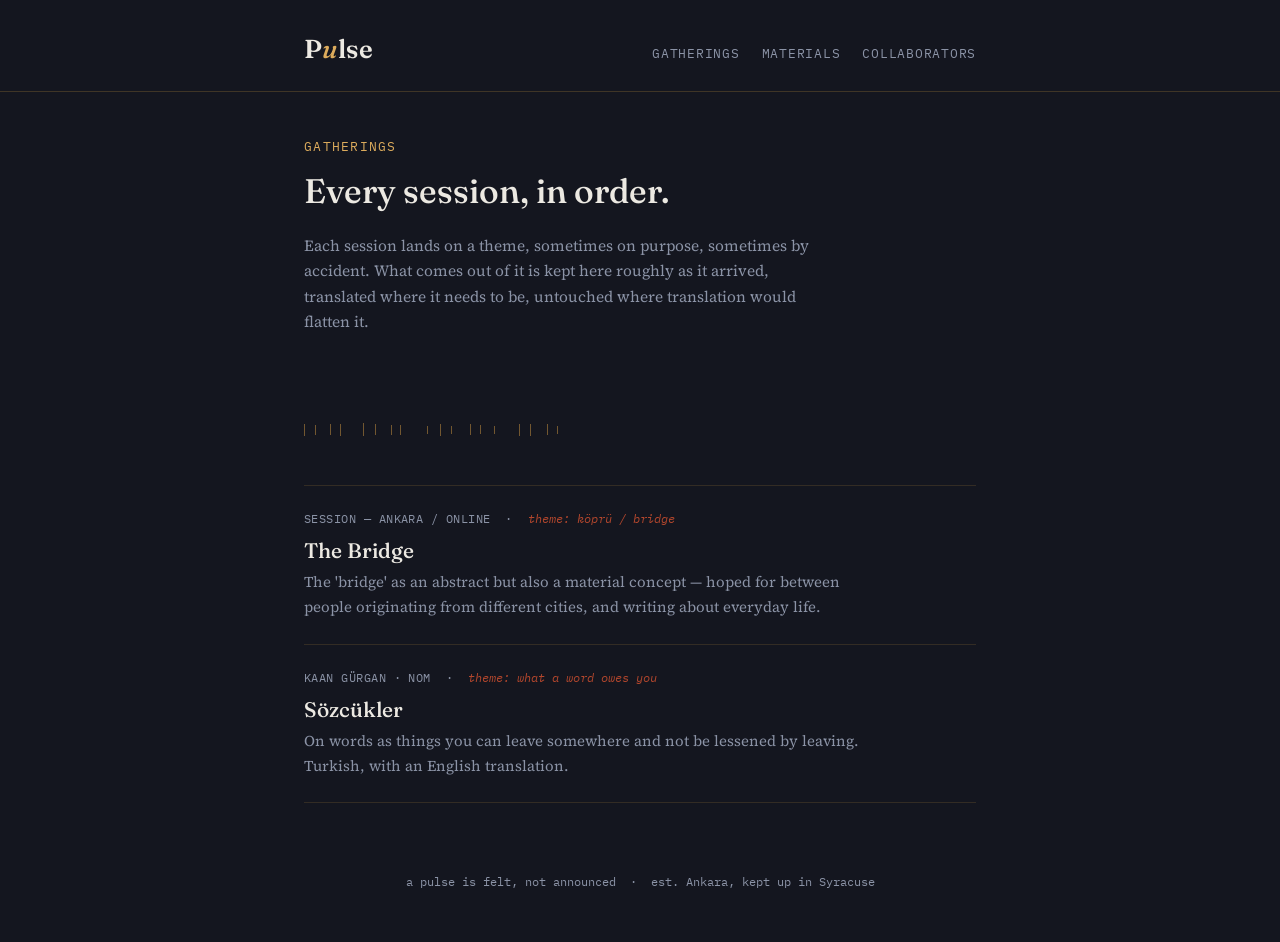
==== gatherings.html @ c5e3bd60 "Initial commit: Pulse site Plain HTML/CSS, no build step. Split from a single-file mockup into: inde" ====
<!DOCTYPE html>
<html lang="en">
<head>
<meta charset="UTF-8">
<meta name="viewport" content="width=device-width, initial-scale=1.0">
<title>Gatherings — Pulse</title>
<link rel="preconnect" href="https://fonts.googleapis.com">
<link rel="preconnect" href="https://fonts.gstatic.com" crossorigin>
<link href="https://fonts.googleapis.com/css2?family=Fraunces:ital,opsz,wght@0,9..144,300;0,9..144,500;0,9..144,600;1,9..144,400;1,9..144,500&family=Source+Serif+4:ital,opsz,wght@0,8..60,400;0,8..60,500;0,8..60,600;1,8..60,400&family=IBM+Plex+Mono:wght@400;500&display=swap" rel="stylesheet">
<link rel="stylesheet" href="style.css">
</head>
<body>

<header>
  <div class="wrap header-row">
    <div class="wordmark"><a href="index.html">P<em>u</em>lse</a></div>
    <nav>
      <a href="gatherings.html">Gatherings</a>
      <a href="index.html#materials">Materials</a>
      <a href="index.html#colophon">Collaborators</a>
    </nav>
  </div>
</header>

<main class="wrap">

  <section class="page-head">
    <p class="section-label">Gatherings</p>
    <h1>Every session, in order.</h1>
    <p class="section-intro">Each session lands on a theme, sometimes on purpose, sometimes by accident. What comes out of it is kept here roughly as it arrived, translated where it needs to be, untouched where translation would flatten it.</p>
  </section>

  <div class="pulse-rule"></div>

  <!-- ###########################################################
       NEWEST AT THE TOP. Add each new gathering as another
       <li class="archive-item"> block, copied from the one below.
       ########################################################### -->
  <ul class="archive-list">

    <li class="archive-item">
      <p class="a-meta">Session &mdash; Ankara / online &nbsp;&middot;&nbsp; <span class="a-theme">theme: köprü / bridge</span></p>
      <h2><a href="gatherings/the-bridge.html">The Bridge</a></h2>
      <p class="a-note">The 'bridge' as an abstract but also a material concept — hoped for between people originating from different cities, and writing about everyday life.</p>
    </li>

    <li class="archive-item">
      <p class="a-meta">Kaan Gürgan &middot; NOM &nbsp;&middot;&nbsp; <span class="a-theme">theme: what a word owes you</span></p>
      <h2><a href="gatherings/sozcukler.html">Sözcükler</a></h2>
      <p class="a-note">On words as things you can leave somewhere and not be lessened by leaving. Turkish, with an English translation.</p>
    </li>

  </ul>

</main>

<footer>
  a pulse is felt, not announced &nbsp;&middot;&nbsp; est. Ankara, kept up in Syracuse
</footer>

<script src="pulse.js"></script>
</body>
</html>
---- style.css ----
/* ===========================================================
   Pulse — all styling for the whole site lives in this file.

   You should not need to open this file to add a gathering.
   Everything here controls how things look; the words live in
   the .html files.
   =========================================================== */

:root {
  --ink: #14161f;
  --ink-2: #1c1f2c;
  --vellum: #ede3ce;
  --vellum-dim: #d8cdb2;
  --brass: #c08f3e;
  --brass-bright: #dcab5c;
  --ember: #b4472d;
  --mist: #8b93a6;
  --text-on-ink: #ece9e2;
}

* { box-sizing: border-box; }

html { scroll-behavior: smooth; }

body {
  margin: 0;
  background: var(--ink);
  color: var(--text-on-ink);
  font-family: 'Source Serif 4', serif;
  font-size: 17px;
  line-height: 1.65;
  -webkit-font-smoothing: antialiased;
}

a { color: var(--brass-bright); text-decoration: none; }
a:hover { text-decoration: underline; }
a:focus-visible, button:focus-visible {
  outline: 2px solid var(--brass-bright);
  outline-offset: 3px;
}

.wrap {
  max-width: 720px;
  margin: 0 auto;
  padding: 0 24px;
}

/* ---------- Pulse rule: the signature device ----------
   A horizontal divider made of ticks at beat-like, slightly
   irregular spacing, rather than a uniform line. Used as the
   one recurring motif throughout the page. */
.pulse-rule {
  display: flex;
  align-items: center;
  gap: 0;
  height: 14px;
  margin: 48px 0;
  overflow: hidden;
}
.pulse-rule span {
  display: inline-block;
  width: 1px;
  background: var(--brass);
  opacity: 0.55;
}
/* The ticks are drawn by pulse.js. If that script fails to load, the
   divider would otherwise vanish and the page would lose its one
   recurring motif — so an empty rule falls back to a plain hairline.
   Once the script fills it, it is no longer empty and this stops
   applying, with no flicker in between. */
.pulse-rule:empty {
  border-top: 1px solid var(--brass);
  opacity: 0.35;
  height: 1px;
}

/* ---------- Header ---------- */
header {
  padding: 28px 0 0;
  border-bottom: 1px solid rgba(192,143,62,0.25);
}
.header-row {
  display: flex;
  justify-content: space-between;
  align-items: baseline;
  padding-bottom: 20px;
  flex-wrap: wrap;
  gap: 12px;
}
.wordmark {
  font-family: 'Fraunces', serif;
  font-weight: 600;
  font-size: 26px;
  letter-spacing: 0.01em;
  color: var(--text-on-ink);
}
.wordmark a { color: inherit; }
.wordmark a:hover { text-decoration: none; }
.wordmark em {
  font-style: italic;
  color: var(--brass-bright);
  font-weight: 500;
}
nav {
  display: flex;
  gap: 22px;
  font-family: 'IBM Plex Mono', monospace;
  font-size: 12.5px;
  letter-spacing: 0.06em;
  text-transform: uppercase;
}
nav a { color: var(--mist); }
nav a:hover { color: var(--brass-bright); }

/* ---------- Hero ---------- */
.hero { padding: 56px 0 8px; }
.hero .eyebrow {
  font-family: 'IBM Plex Mono', monospace;
  font-size: 12.5px;
  letter-spacing: 0.1em;
  text-transform: uppercase;
  color: var(--brass-bright);
  margin: 0 0 18px;
}
.hero h1 {
  font-family: 'Fraunces', serif;
  font-weight: 500;
  font-size: clamp(30px, 5vw, 42px);
  line-height: 1.25;
  margin: 0 0 22px;
  color: var(--text-on-ink);
}
.hero h1 i { color: var(--brass-bright); font-style: italic; }
.hero p.lede {
  font-size: 18px;
  color: var(--mist);
  max-width: 560px;
  margin: 0;
}
.hero .meta-line {
  margin-top: 26px;
  font-family: 'IBM Plex Mono', monospace;
  font-size: 12.5px;
  color: var(--mist);
}
.hero .meta-line b { color: var(--vellum-dim); }

/* ---------- Section labels ---------- */
.section-label {
  font-family: 'IBM Plex Mono', monospace;
  font-size: 12.5px;
  letter-spacing: 0.1em;
  text-transform: uppercase;
  color: var(--brass-bright);
  margin: 0 0 6px;
}
.section-intro {
  color: var(--mist);
  font-size: 15.5px;
  margin: 0 0 32px;
  max-width: 540px;
}

/* ---------- Gathering entry ---------- */
.gathering {
  position: relative;
  padding: 30px 28px 32px;
  background: var(--vellum);
  color: #2a2416;
  border-radius: 3px;
  margin-bottom: 28px;
}
/* stitched thread along the top edge — a bookbinding nod */
.gathering::before {
  content: "";
  position: absolute;
  top: 0; left: 24px; right: 24px;
  height: 1px;
  background-image: repeating-linear-gradient(90deg, var(--ember) 0 6px, transparent 6px 12px);
  opacity: 0.55;
}
.gathering .g-meta {
  display: flex;
  justify-content: space-between;
  align-items: baseline;
  font-family: 'IBM Plex Mono', monospace;
  font-size: 11.5px;
  letter-spacing: 0.04em;
  text-transform: uppercase;
  color: #6b6248;
  margin-bottom: 14px;
  flex-wrap: wrap;
  gap: 8px;
}
.gathering h2 {
  font-family: 'Fraunces', serif;
  font-weight: 600;
  font-size: 24px;
  margin: 0 0 4px;
  color: #211c10;
}
.gathering h2 a { color: inherit; }
.gathering .theme-tag {
  font-style: italic;
  color: var(--ember);
  font-weight: 400;
}
.gathering .g-note {
  font-size: 15px;
  color: #4a422f;
  margin: 12px 0 20px;
}
.g-note a { color: var(--ember); }

/* auto-fit rather than a fixed 2 columns: a piece might have one
   language, or five (Turkish, English, Urdu, Bangla...), and this
   wraps to however many actually exist without hardcoding a count */
.languages {
  display: grid;
  grid-template-columns: repeat(auto-fit, minmax(200px, 1fr));
  gap: 22px;
  margin-top: 6px;
}
/* At this column width the grid tops out at two tracks, so an odd
   final block would otherwise sit alone in the left half with dead
   space beside it. Let it run the full width instead: correct for a
   single-language piece, and for the third of three. */
.languages .lang-block:last-child:nth-child(odd) {
  grid-column: 1 / -1;
}

.lang-block .lang-tag {
  font-family: 'IBM Plex Mono', monospace;
  font-size: 10.5px;
  letter-spacing: 0.08em;
  text-transform: uppercase;
  color: var(--ember);
  display: block;
  margin-bottom: 8px;
}
/* Every language is set identically: upright, one colour, no visual
   hierarchy between original and translation. Which language a piece
   was written in is carried by grid order — the original is always
   the first block — and stated plainly in the credit line. It is
   never implied by styling, which is what the old italic was doing
   and which could not have extended to Nastaliq or Bengali. */
.lang-block p {
  margin: 0;
  font-size: 15.5px;
  line-height: 1.75;
  white-space: pre-line;
  color: #211c10;
}

/* ---------- Non-Latin scripts ----------
   These need their own rules because each script has its own
   vertical demands; Latin leading is simply wrong for them. Note
   they are selected on the lang attribute rather than on a class,
   so writing lang="ur" on a block is the single thing that drives
   both the font and the spacing — one declaration, not two kept in
   step. Never italicise either script: a browser will fake it by
   mechanically slanting the glyphs, which mangles Nastaliq. */

/* Urdu, in Nastaliq. The glyphs cascade diagonally and carry deep
   descenders, so lines collide at Latin leading; it needs roughly
   double. Also set a little larger, as Nastaliq detail is fine. */
.lang-block[lang|="ur"] p {
  font-family: 'Noto Nastaliq Urdu', serif;
  font-size: 17px;
  line-height: 2.3;
}

/* Bengali. Serif, to sit with the Latin faces. Wants a little extra
   leading for the matra (the headline stroke) and for conjuncts,
   which stack below the baseline. */
.lang-block[lang|="bn"] p {
  font-family: 'Noto Serif Bengali', serif;
  font-size: 16px;
  line-height: 1.95;
}

/* The mono label face has no Arabic or Bengali glyphs, so these tags
   would silently fall back to whatever the reader's system supplies.
   Letter-spacing is removed too: in Nastaliq it severs the cursive
   join between letters, and in Bengali it breaks the headline stroke
   into dashes. Sized up because neither script survives 10.5px. */
.lang-block[lang|="ur"] .lang-tag {
  font-family: 'Noto Nastaliq Urdu', serif;
  letter-spacing: 0;
  font-size: 14px;
  line-height: 1.9;
}
.lang-block[lang|="bn"] .lang-tag {
  font-family: 'Noto Serif Bengali', serif;
  letter-spacing: 0;
  font-size: 12px;
}

/* Right-to-left is set with dir="rtl" in the HTML, on the block and
   not on the grid — so the columns still read left to right in the
   order written, and only the Urdu column itself flips. Alignment
   follows from dir automatically; nothing here forces it. */

.g-credit {
  margin-top: 20px;
  font-family: 'IBM Plex Mono', monospace;
  font-size: 12px;
  color: #6b6248;
}

.placeholder-note {
  display: inline-block;
  margin-top: 14px;
  padding: 6px 10px;
  background: rgba(180,71,45,0.08);
  border: 1px dashed rgba(180,71,45,0.4);
  border-radius: 3px;
  font-family: 'IBM Plex Mono', monospace;
  font-size: 11.5px;
  color: var(--ember);
}

/* ---------- Objects ---------- */
.objects-grid {
  display: grid;
  grid-template-columns: repeat(2, 1fr);
  gap: 18px;
}
@media (max-width: 560px) { .objects-grid { grid-template-columns: 1fr; } }

.object-card {
  border: 1px solid rgba(192,143,62,0.3);
  border-radius: 3px;
  padding: 20px;
  background: var(--ink-2);
}
.object-swatch {
  height: 120px;
  border-radius: 2px;
  margin-bottom: 14px;
  background: repeating-linear-gradient(
    135deg,
    rgba(192,143,62,0.18) 0 10px,
    rgba(192,143,62,0.06) 10px 20px
  );
  border: 1px solid rgba(192,143,62,0.25);
  display: flex;
  align-items: center;
  justify-content: center;
  font-family: 'IBM Plex Mono', monospace;
  font-size: 11px;
  color: var(--mist);
  text-align: center;
  padding: 8px;
}
.object-card h3 {
  font-family: 'Fraunces', serif;
  font-size: 17px;
  font-weight: 500;
  margin: 0 0 6px;
  color: var(--text-on-ink);
}
.object-card p {
  font-size: 14px;
  color: var(--mist);
  margin: 0 0 12px;
}
.object-card .inquire {
  font-family: 'IBM Plex Mono', monospace;
  font-size: 11.5px;
  letter-spacing: 0.04em;
  text-transform: uppercase;
}

/* ---------- Colophon / Collaborators ---------- */
.colophon {
  border-top: 1px solid rgba(192,143,62,0.25);
  padding: 40px 0 60px;
  margin-top: 12px;
}
.colophon .section-label { margin-bottom: 18px; }
/* 18px rather than 14: the longer role labels ("Poetics of
   relationality") wrap onto two lines in the 140px column, and the
   rows needed a little more air between them to stay legible as
   separate entries. */
.roles {
  display: grid;
  gap: 18px;
}
.role-row {
  display: grid;
  grid-template-columns: 140px 1fr;
  gap: 16px;
  font-size: 15px;
  align-items: baseline;
}
@media (max-width: 480px) {
  .role-row { grid-template-columns: 1fr; gap: 2px; }
}
.role-row .role {
  font-family: 'IBM Plex Mono', monospace;
  font-size: 11.5px;
  letter-spacing: 0.05em;
  text-transform: uppercase;
  color: var(--brass-bright);
}
.role-row .who { color: var(--text-on-ink); }
.role-row .who span { color: var(--mist); font-size: 13.5px; }

.group-block { margin-top: 22px; }
.group-label {
  font-family: 'IBM Plex Mono', monospace;
  font-size: 11.5px;
  letter-spacing: 0.05em;
  text-transform: uppercase;
  color: var(--brass-bright);
  margin: 0 0 8px;
}
.group-names {
  font-size: 15px;
  color: var(--text-on-ink);
  margin: 0 0 6px;
}
.group-names.sub {
  font-size: 13.5px;
  color: var(--mist);
}
.group-names.sub b {
  color: var(--vellum-dim);
  font-weight: 500;
  font-style: italic;
}

footer {
  text-align: center;
  padding: 30px 0 50px;
  font-family: 'IBM Plex Mono', monospace;
  font-size: 11.5px;
  color: var(--mist);
}

/* ===========================================================
   Added when the single page was split into several.
   Everything above this line is unchanged from the mockup.
   =========================================================== */

/* Small mono links that move you between pages: "all gatherings →"
   at the foot of the homepage list, "← back" atop a single piece. */
.more-link, .back-link {
  display: inline-block;
  font-family: 'IBM Plex Mono', monospace;
  font-size: 12px;
  letter-spacing: 0.06em;
  text-transform: uppercase;
}
.back-link {
  color: var(--mist);
  margin-bottom: 30px;
}
.back-link:hover { color: var(--brass-bright); }

/* ---------- The archive: every gathering, one line each ---------- */
.archive-list {
  margin: 0 0 40px;
  padding: 0;
  list-style: none;
}
.archive-item {
  border-top: 1px solid rgba(192,143,62,0.18);
  padding: 24px 0;
}
.archive-item:last-child {
  border-bottom: 1px solid rgba(192,143,62,0.18);
}
.archive-item h2 {
  font-family: 'Fraunces', serif;
  font-weight: 500;
  font-size: 21px;
  margin: 0 0 6px;
  line-height: 1.3;
}
.archive-item h2 a { color: var(--text-on-ink); }
.archive-item h2 a:hover { color: var(--brass-bright); text-decoration: none; }
.archive-item .a-meta {
  font-family: 'IBM Plex Mono', monospace;
  font-size: 11.5px;
  letter-spacing: 0.04em;
  text-transform: uppercase;
  color: var(--mist);
  margin: 0 0 8px;
}
.archive-item .a-theme {
  font-style: italic;
  color: var(--ember);
  text-transform: none;
  letter-spacing: 0;
}
.archive-item .a-note {
  color: var(--mist);
  font-size: 15px;
  margin: 0;
  max-width: 560px;
}

/* A single gathering on its own page needs a little air at the top,
   since there is no hero above it. */
.single { padding-top: 44px; }
.page-head { padding: 44px 0 8px; }
.page-head h1 {
  font-family: 'Fraunces', serif;
  font-weight: 500;
  font-size: clamp(26px, 4vw, 34px);
  margin: 0 0 14px;
  color: var(--text-on-ink);
}
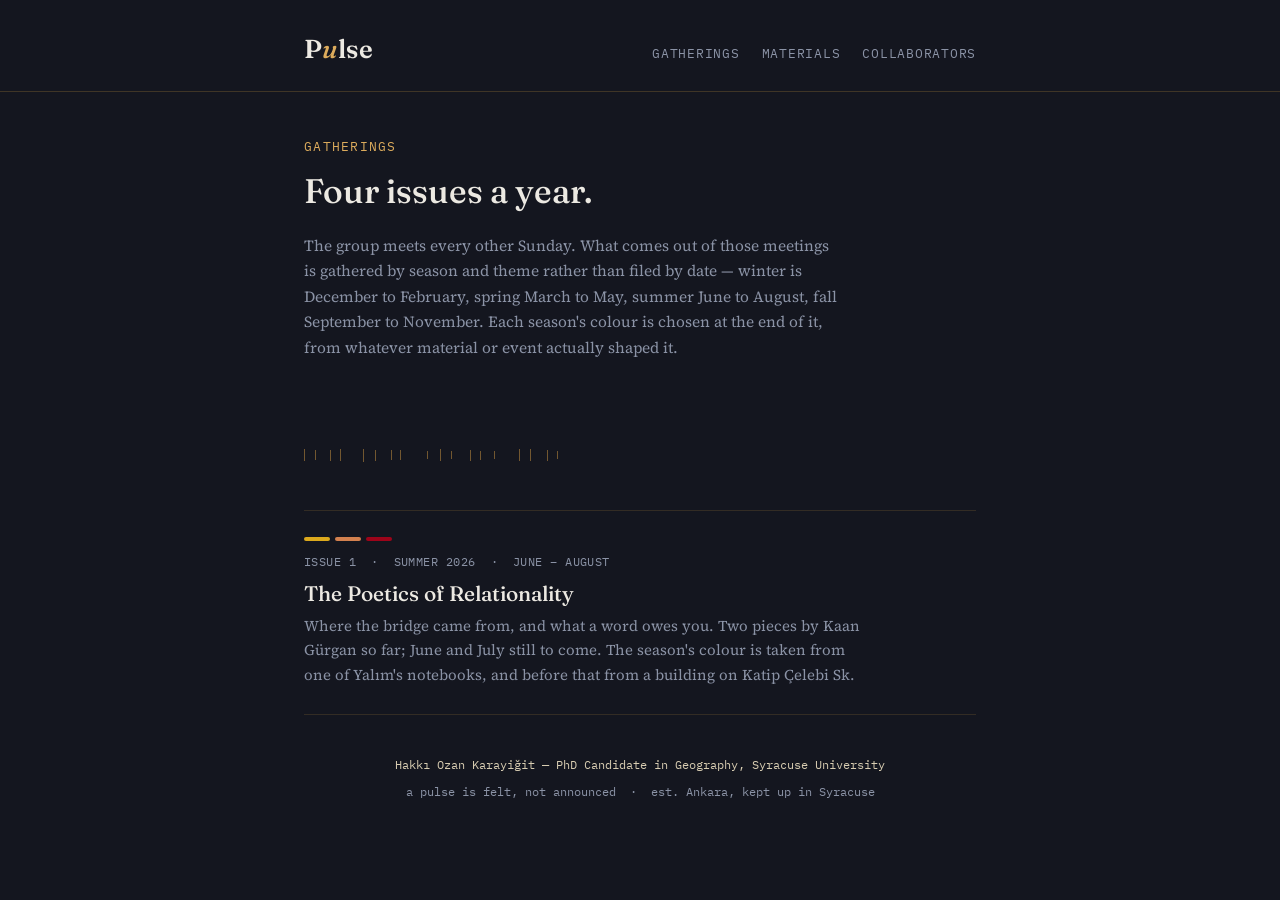
==== commit 0f1139d4: "Seasonal issues, Issue 1 Summer 2026, new colophon and roster Restructure gatherings from a flat arc" ====
--- a/gatherings.html
+++ b/gatherings.html
@@ -26,36 +26,36 @@
 
   <section class="page-head">
     <p class="section-label">Gatherings</p>
-    <h1>Every session, in order.</h1>
-    <p class="section-intro">Each session lands on a theme, sometimes on purpose, sometimes by accident. What comes out of it is kept here roughly as it arrived, translated where it needs to be, untouched where translation would flatten it.</p>
+    <h1>Four issues a year.</h1>
+    <p class="section-intro">The group meets every other Sunday. What comes out of those meetings is gathered by season and theme rather than filed by date — winter is December to February, spring March to May, summer June to August, fall September to November. Each season's colour is chosen at the end of it, from whatever material or event actually shaped it.</p>
   </section>
 
   <div class="pulse-rule"></div>
 
   <!-- ###########################################################
-       NEWEST AT THE TOP. Add each new gathering as another
-       <li class="archive-item"> block, copied from the one below.
+       NEWEST ISSUE AT THE TOP. Copy this block for the next one.
+       The three <i> swatches are that season's accent colours;
+       they match the .season-* block in style.css.
        ########################################################### -->
-  <ul class="archive-list">
 
-    <li class="archive-item">
-      <p class="a-meta">Session &mdash; Ankara / online &nbsp;&middot;&nbsp; <span class="a-theme">theme: köprü / bridge</span></p>
-      <h2><a href="gatherings/the-bridge.html">The Bridge</a></h2>
-      <p class="a-note">The 'bridge' as an abstract but also a material concept — hoped for between people originating from different cities, and writing about everyday life.</p>
-    </li>
-
-    <li class="archive-item">
-      <p class="a-meta">Kaan Gürgan &middot; NOM &nbsp;&middot;&nbsp; <span class="a-theme">theme: what a word owes you</span></p>
-      <h2><a href="gatherings/sozcukler.html">Sözcükler</a></h2>
-      <p class="a-note">On words as things you can leave somewhere and not be lessened by leaving. Turkish, with an English translation.</p>
-    </li>
-
-  </ul>
+  <div class="issue-item">
+    <div class="swatch-row">
+      <i style="background:#dca91d"></i>
+      <i style="background:#d3814f"></i>
+      <i style="background:#9d041a"></i>
+    </div>
+    <p class="a-meta">Issue 1 &nbsp;&middot;&nbsp; Summer 2026 &nbsp;&middot;&nbsp; June &ndash; August</p>
+    <h2><a href="issues/summer-2026.html">The Poetics of Relationality</a></h2>
+    <p class="a-note">Where the bridge came from, and what a word owes you. Two pieces by Kaan Gürgan so far; June and July still to come. The season's colour is taken from one of Yalım's notebooks, and before that from a building on Katip Çelebi Sk.</p>
+  </div>
 
 </main>
 
 <footer>
-  a pulse is felt, not announced &nbsp;&middot;&nbsp; est. Ankara, kept up in Syracuse
+  <div class="wrap">
+    <p class="byline">Hakkı Ozan Karayiğit &mdash; PhD Candidate in Geography, Syracuse University</p>
+    a pulse is felt, not announced &nbsp;&middot;&nbsp; est. Ankara, kept up in Syracuse
+  </div>
 </footer>
 
 <script src="pulse.js"></script>
--- a/style.css
+++ b/style.css
@@ -513,3 +513,155 @@
   margin: 0 0 14px;
   color: var(--text-on-ink);
 }
+
+/* ===========================================================
+   Seasonal issues.
+   =========================================================== */
+
+/* ---------- Seasonal accent ----------
+   The base palette at the top of this file is fixed and applies
+   everywhere. A season adds three colours on top of it and never
+   replaces ink, vellum, brass or ember.
+
+   Each season's accent is chosen at the END of that season, once it
+   is clear what material or event actually shaped it — not picked in
+   advance. Put the class on <body> of that issue's page.
+
+   Summer 2026, The Poetics of Relationality: sampled from Yalım's
+   handmade notebook, whose colour was itself drawn from 3 Katip
+   Çelebi Sk., the Ankara building NOM Atölye's workshop moved into.
+
+   Fall 2026, Winter and Spring stay open until each one closes. */
+.season-summer-2026 {
+  --season-1: #dca91d;  /* gold */
+  --season-2: #d3814f;  /* orange */
+  --season-3: #9d041a;  /* deep red */
+}
+
+/* On a page with a season set, the tick marks are coloured across
+   its three stops by pulse.js — gold through orange into deep red.
+   This is the Coptic stitching along a notebook spine: the same
+   gesture the divider was always making, now in the season's thread.
+   Pages with no season set keep plain brass ticks. */
+
+.issue-head { padding: 44px 0 4px; }
+.issue-band {
+  height: 3px;
+  border-radius: 2px;
+  margin-bottom: 24px;
+  background: linear-gradient(90deg,
+    var(--season-1, var(--brass)),
+    var(--season-2, var(--brass)) 55%,
+    var(--season-3, var(--ember)));
+}
+.issue-no {
+  font-family: 'IBM Plex Mono', monospace;
+  font-size: 12.5px;
+  letter-spacing: 0.1em;
+  text-transform: uppercase;
+  color: var(--season-1, var(--brass-bright));
+  margin: 0 0 12px;
+}
+.issue-head h1 {
+  font-family: 'Fraunces', serif;
+  font-weight: 500;
+  font-size: clamp(28px, 4.4vw, 38px);
+  line-height: 1.2;
+  margin: 0 0 16px;
+  color: var(--text-on-ink);
+}
+.issue-dates {
+  font-family: 'IBM Plex Mono', monospace;
+  font-size: 12px;
+  color: var(--mist);
+  margin: 0 0 18px;
+}
+
+/* One issue in the list on gatherings.html */
+.issue-item {
+  border-top: 1px solid rgba(192,143,62,0.18);
+  padding: 26px 0;
+}
+.issue-item:last-child { border-bottom: 1px solid rgba(192,143,62,0.18); }
+.issue-item .swatch-row {
+  display: flex;
+  gap: 5px;
+  margin-bottom: 12px;
+}
+.issue-item .swatch-row i {
+  width: 26px;
+  height: 4px;
+  border-radius: 2px;
+  display: block;
+}
+.issue-item h2 {
+  font-family: 'Fraunces', serif;
+  font-weight: 500;
+  font-size: 21px;
+  line-height: 1.3;
+  margin: 0 0 6px;
+}
+.issue-item h2 a { color: var(--text-on-ink); }
+.issue-item h2 a:hover { color: var(--brass-bright); text-decoration: none; }
+.issue-item .a-meta {
+  font-family: 'IBM Plex Mono', monospace;
+  font-size: 11.5px;
+  letter-spacing: 0.04em;
+  text-transform: uppercase;
+  color: var(--mist);
+  margin: 0 0 8px;
+}
+.issue-item .a-note {
+  color: var(--mist);
+  font-size: 15px;
+  margin: 0;
+  max-width: 560px;
+}
+
+.after-issues { margin-top: 26px; }
+
+/* Date on a single piece inside an issue */
+.entry-date {
+  font-family: 'IBM Plex Mono', monospace;
+  font-size: 11.5px;
+  letter-spacing: 0.04em;
+  text-transform: uppercase;
+  color: #6b6248;
+}
+
+/* A poem excerpt on the homepage, pointing at the whole thing */
+.excerpt-more {
+  display: inline-block;
+  margin-top: 18px;
+  font-family: 'IBM Plex Mono', monospace;
+  font-size: 11.5px;
+  letter-spacing: 0.05em;
+  text-transform: uppercase;
+  color: var(--ember);
+}
+
+/* A note for material promised but not yet delivered */
+.pending {
+  border: 1px dashed rgba(192,143,62,0.35);
+  border-radius: 3px;
+  padding: 16px 18px;
+  color: var(--mist);
+  font-size: 14.5px;
+  margin-top: 4px;
+}
+
+/* ---------- Roster ---------- */
+.person {
+  margin: 0 0 6px;
+  font-size: 15px;
+  color: var(--text-on-ink);
+}
+.person span {
+  color: var(--mist);
+  font-size: 13.5px;
+}
+
+.byline {
+  color: var(--vellum-dim);
+  margin-bottom: 8px;
+}
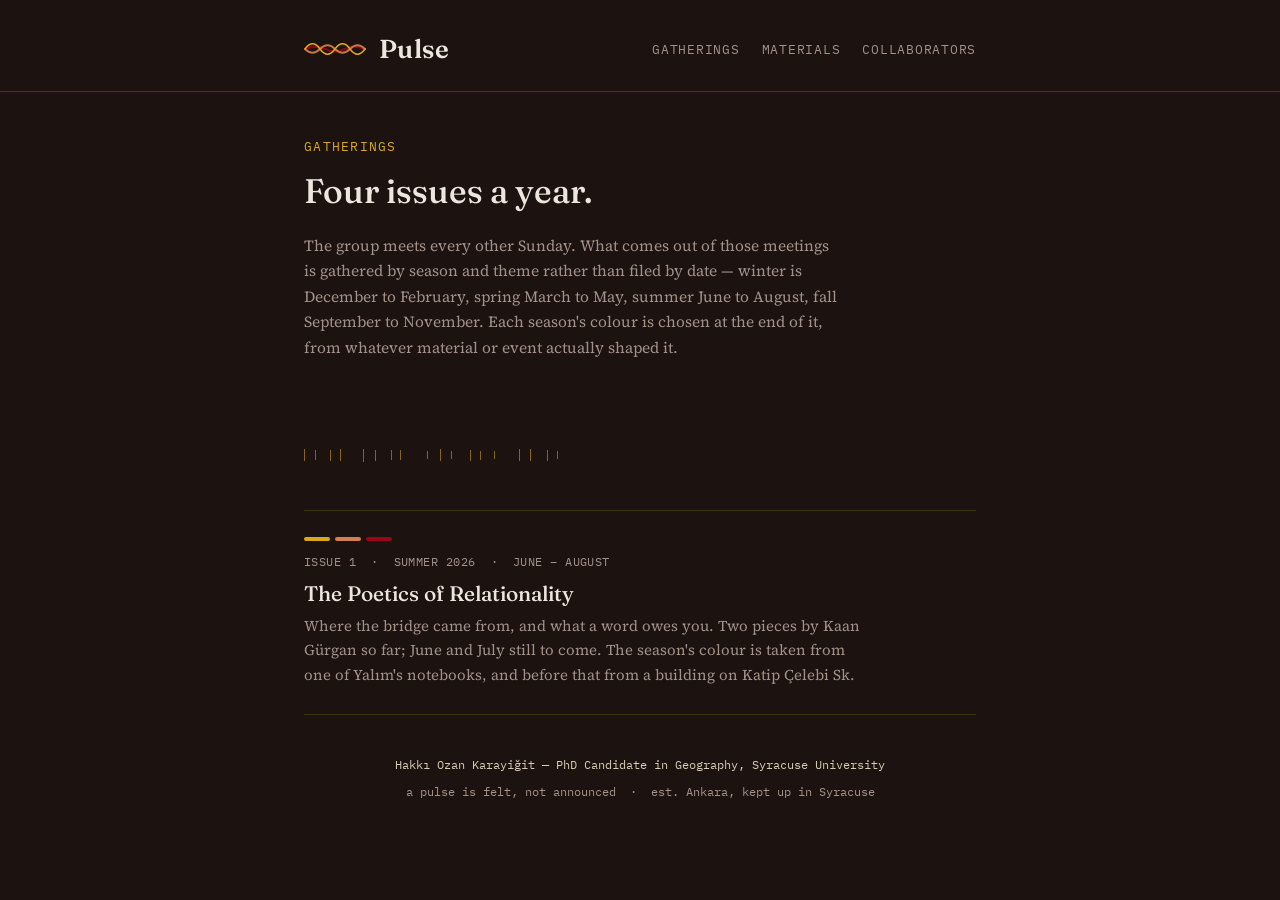
==== commit ee743d58: "Redesign steps 1 and 5: identity palette, wordmark, opening poem Step 1, base palette. Summer 2026's" ====
--- a/gatherings.html
+++ b/gatherings.html
@@ -13,7 +13,10 @@
 
 <header>
   <div class="wrap header-row">
-    <div class="wordmark"><a href="index.html">P<em>u</em>lse</a></div>
+    <div class="brand">
+      <svg class="mark" viewBox="0 0 64 32" width="62" height="30" aria-hidden="true" focusable="false"><g fill="none" stroke-linecap="round"><path d="M0 16 q10.67 -5 21.33 0 t21.33 0 t21.33 0" stroke="#9d041a" stroke-width="2.6" opacity=".8"/><path d="M0 16 q8 8 16 0 t16 0 t16 0 t16 0" stroke="#d3814f" stroke-width="2" opacity=".9"/><path d="M0 16 q8 -11 16 0 t16 0 t16 0 t16 0" stroke="#dca91d" stroke-width="1.6"/></g></svg>
+      <div class="wordmark"><a href="index.html">Pulse</a></div>
+    </div>
     <nav>
       <a href="gatherings.html">Gatherings</a>
       <a href="index.html#materials">Materials</a>
--- a/style.css
+++ b/style.css
@@ -6,16 +6,46 @@
    the .html files.
    =========================================================== */
 
+/* ---------- Identity palette ----------
+   Summer 2026's colours are now the site's permanent chrome, not a
+   rotating seasonal skin. Source, kept on the record: Yalım's
+   handmade notebook, whose colour came from 3 Katip Çelebi Sk., the
+   Ankara building NOM Atölye's workshop moved into.
+
+   Later seasons get their own accent scoped to their own gathering
+   page, standing out against this base the way Summer's colours once
+   stood out against the old neutral one. */
 :root {
-  --ink: #14161f;
-  --ink-2: #1c1f2c;
-  --vellum: #ede3ce;
+  --ink: #1c1210;        /* warm near-black, red-brown undertone */
+  --ink-2: #261a17;      /* one step up, for cards on the dark */
+  --vellum: #ede3ce;     /* the paper. unchanged */
   --vellum-dim: #d8cdb2;
-  --brass: #c08f3e;
-  --brass-bright: #dcab5c;
-  --ember: #b4472d;
-  --mist: #8b93a6;
-  --text-on-ink: #ece9e2;
+
+  --gold: #dca91d;
+  --orange: #d3814f;
+  --deep-red: #9d041a;
+
+  /* CONTRAST, measured against --ink:
+       gold      8.4:1  ✓ safe for text at any size
+       orange    6.0:1  ✓ safe for text
+       deep red  2.2:1  ✗ FAILS for text — decorative only
+     Deep red is used for rules, gradients and shapes, never for
+     words on the dark background. On vellum it is fine, since the
+     paper is light. */
+  --accent: var(--gold);
+  --accent-2: var(--orange);
+  --accent-3: var(--deep-red);
+
+  --mist: #a3928a;       /* warm grey. the old cool grey went muddy
+                            against a red-brown black */
+  --text-on-ink: #ede6dd;
+  --hairline: rgba(220,169,29,0.22);
+
+  /* The old names still resolve, so nothing below breaks while the
+     rest of the redesign lands. */
+  --brass: var(--gold);
+  --brass-bright: var(--gold);
+  --ember: var(--deep-red);
 }
 
 * { box-sizing: border-box; }
@@ -77,15 +107,34 @@
 /* ---------- Header ---------- */
 header {
   padding: 28px 0 0;
-  border-bottom: 1px solid rgba(192,143,62,0.25);
+  border-bottom: 1px solid rgba(220,169,29,0.25);
 }
 .header-row {
   display: flex;
   justify-content: space-between;
-  align-items: baseline;
+  align-items: center;
   padding-bottom: 20px;
   flex-wrap: wrap;
   gap: 12px;
+}
+
+/* ---------- Wordmark and illustration ----------
+   The mark is an original drawing, not the reference image: three
+   waves at different wavelengths and phases, in the site's own three
+   colours. Set at roughly the cap height of the word beside it.
+
+   It is aria-hidden because the word "Pulse" next to it already
+   carries the name; a screen reader announcing both would just
+   repeat itself. */
+.brand {
+  display: flex;
+  align-items: center;
+  gap: 13px;
+}
+.mark {
+  display: block;
+  flex: none;
+  overflow: visible;
 }
 .wordmark {
   font-family: 'Fraunces', serif;
@@ -96,11 +145,6 @@
 }
 .wordmark a { color: inherit; }
 .wordmark a:hover { text-decoration: none; }
-.wordmark em {
-  font-style: italic;
-  color: var(--brass-bright);
-  font-weight: 500;
-}
 nav {
   display: flex;
   gap: 22px;
@@ -122,15 +166,40 @@
   color: var(--brass-bright);
   margin: 0 0 18px;
 }
-.hero h1 {
-  font-family: 'Fraunces', serif;
-  font-weight: 500;
-  font-size: clamp(30px, 5vw, 42px);
-  line-height: 1.25;
-  margin: 0 0 22px;
-  color: var(--text-on-ink);
-}
-.hero h1 i { color: var(--brass-bright); font-style: italic; }
+/* ---------- The opening poem ----------
+   This stands where the old tagline stood. Both languages are shown
+   together, permanently — the language menu never swaps one for the
+   other, because this is a poem and poems are not machine translated.
+   Turkish first, because that is the language it was written in. */
+.opening-poem {
+  display: grid;
+  grid-template-columns: repeat(auto-fit, minmax(250px, 1fr));
+  gap: 28px;
+  margin: 0 0 12px;
+}
+.opening-poem .op-tag {
+  display: block;
+  font-family: 'IBM Plex Mono', monospace;
+  font-size: 10.5px;
+  letter-spacing: 0.08em;
+  text-transform: uppercase;
+  color: var(--accent);
+  margin-bottom: 10px;
+}
+.opening-poem p {
+  margin: 0;
+  white-space: pre-line;
+  font-size: 19px;
+  line-height: 1.72;
+  color: var(--text-on-ink);
+}
+.opening-attr {
+  font-family: 'IBM Plex Mono', monospace;
+  font-size: 11.5px;
+  letter-spacing: 0.04em;
+  color: var(--mist);
+  margin: 0 0 30px;
+}
 .hero p.lede {
   font-size: 18px;
   color: var(--mist);
@@ -312,8 +381,8 @@
   display: inline-block;
   margin-top: 14px;
   padding: 6px 10px;
-  background: rgba(180,71,45,0.08);
-  border: 1px dashed rgba(180,71,45,0.4);
+  background: rgba(157,4,26,0.08);
+  border: 1px dashed rgba(157,4,26,0.4);
   border-radius: 3px;
   font-family: 'IBM Plex Mono', monospace;
   font-size: 11.5px;
@@ -329,7 +398,7 @@
 @media (max-width: 560px) { .objects-grid { grid-template-columns: 1fr; } }
 
 .object-card {
-  border: 1px solid rgba(192,143,62,0.3);
+  border: 1px solid rgba(220,169,29,0.3);
   border-radius: 3px;
   padding: 20px;
   background: var(--ink-2);
@@ -340,10 +409,10 @@
   margin-bottom: 14px;
   background: repeating-linear-gradient(
     135deg,
-    rgba(192,143,62,0.18) 0 10px,
-    rgba(192,143,62,0.06) 10px 20px
+    rgba(220,169,29,0.18) 0 10px,
+    rgba(220,169,29,0.06) 10px 20px
   );
-  border: 1px solid rgba(192,143,62,0.25);
+  border: 1px solid rgba(220,169,29,0.25);
   display: flex;
   align-items: center;
   justify-content: center;
@@ -374,7 +443,7 @@
 
 /* ---------- Colophon / Collaborators ---------- */
 .colophon {
-  border-top: 1px solid rgba(192,143,62,0.25);
+  border-top: 1px solid rgba(220,169,29,0.25);
   padding: 40px 0 60px;
   margin-top: 12px;
 }
@@ -459,48 +528,9 @@
 }
 .back-link:hover { color: var(--brass-bright); }
 
-/* ---------- The archive: every gathering, one line each ---------- */
-.archive-list {
-  margin: 0 0 40px;
-  padding: 0;
-  list-style: none;
-}
-.archive-item {
-  border-top: 1px solid rgba(192,143,62,0.18);
-  padding: 24px 0;
-}
-.archive-item:last-child {
-  border-bottom: 1px solid rgba(192,143,62,0.18);
-}
-.archive-item h2 {
-  font-family: 'Fraunces', serif;
-  font-weight: 500;
-  font-size: 21px;
-  margin: 0 0 6px;
-  line-height: 1.3;
-}
-.archive-item h2 a { color: var(--text-on-ink); }
-.archive-item h2 a:hover { color: var(--brass-bright); text-decoration: none; }
-.archive-item .a-meta {
-  font-family: 'IBM Plex Mono', monospace;
-  font-size: 11.5px;
-  letter-spacing: 0.04em;
-  text-transform: uppercase;
-  color: var(--mist);
-  margin: 0 0 8px;
-}
-.archive-item .a-theme {
-  font-style: italic;
-  color: var(--ember);
-  text-transform: none;
-  letter-spacing: 0;
-}
-.archive-item .a-note {
-  color: var(--mist);
-  font-size: 15px;
-  margin: 0;
-  max-width: 560px;
-}
+/* The flat per-gathering archive that used to live here was replaced
+   by the seasonal .issue-item list further down, and its rules are
+   gone with it. */
 
 /* A single gathering on its own page needs a little air at the top,
    since there is no hero above it. */
@@ -579,10 +609,10 @@
 
 /* One issue in the list on gatherings.html */
 .issue-item {
-  border-top: 1px solid rgba(192,143,62,0.18);
+  border-top: 1px solid rgba(220,169,29,0.18);
   padding: 26px 0;
 }
-.issue-item:last-child { border-bottom: 1px solid rgba(192,143,62,0.18); }
+.issue-item:last-child { border-bottom: 1px solid rgba(220,169,29,0.18); }
 .issue-item .swatch-row {
   display: flex;
   gap: 5px;
@@ -642,7 +672,7 @@
 
 /* A note for material promised but not yet delivered */
 .pending {
-  border: 1px dashed rgba(192,143,62,0.35);
+  border: 1px dashed rgba(220,169,29,0.35);
   border-radius: 3px;
   padding: 16px 18px;
   color: var(--mist);
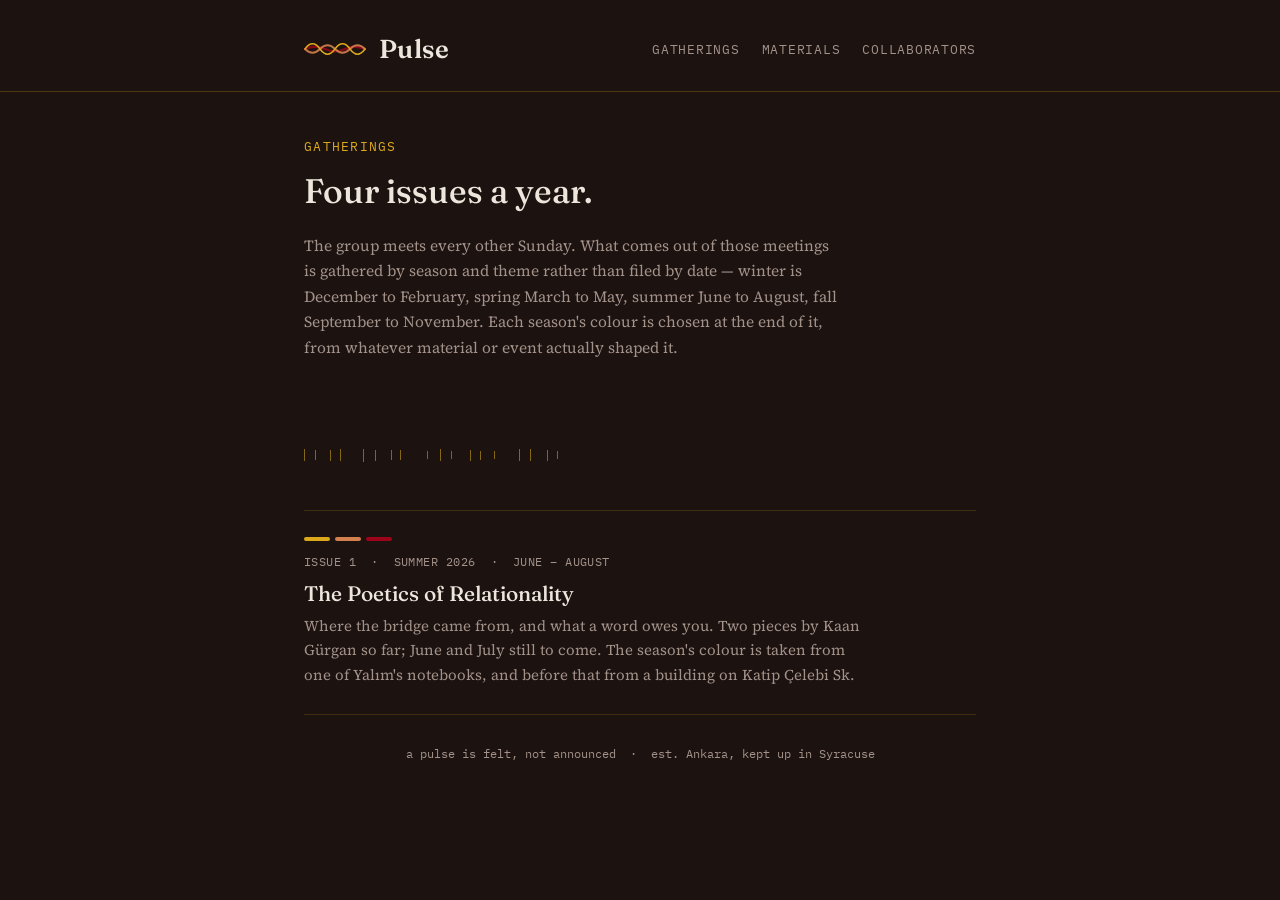
==== commit ab192fcd: "Full English translation of the first poem, byline removed, KARANLIKTA Adds the complete 40-line Eng" ====
--- a/gatherings.html
+++ b/gatherings.html
@@ -56,7 +56,6 @@
 
 <footer>
   <div class="wrap">
-    <p class="byline">Hakkı Ozan Karayiğit &mdash; PhD Candidate in Geography, Syracuse University</p>
     a pulse is felt, not announced &nbsp;&middot;&nbsp; est. Ankara, kept up in Syracuse
   </div>
 </footer>
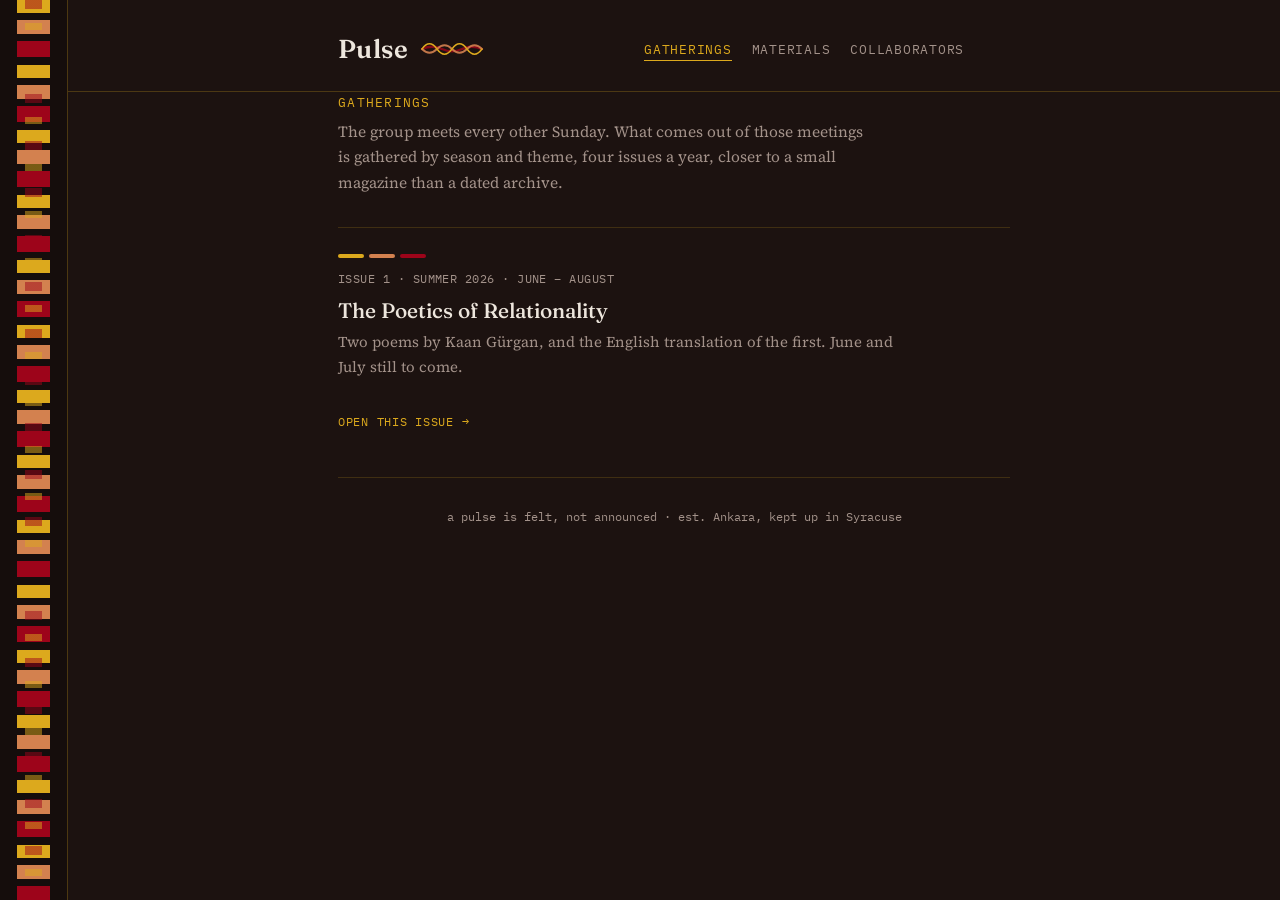
==== commit b077959a: "Spine, tab panels, the notebook, and the language menu The spine. Yalim's stitched binding runs full" ====
--- a/gatherings.html
+++ b/gatherings.html
@@ -4,62 +4,17 @@
 <meta charset="UTF-8">
 <meta name="viewport" content="width=device-width, initial-scale=1.0">
 <title>Gatherings — Pulse</title>
-<link rel="preconnect" href="https://fonts.googleapis.com">
-<link rel="preconnect" href="https://fonts.gstatic.com" crossorigin>
-<link href="https://fonts.googleapis.com/css2?family=Fraunces:ital,opsz,wght@0,9..144,300;0,9..144,500;0,9..144,600;1,9..144,400;1,9..144,500&family=Source+Serif+4:ital,opsz,wght@0,8..60,400;0,8..60,500;0,8..60,600;1,8..60,400&family=IBM+Plex+Mono:wght@400;500&display=swap" rel="stylesheet">
+<!-- Gatherings is a panel on the homepage now rather than a page of its
+     own. This file stays behind so anything already pointing at
+     gatherings.html still arrives in the right place instead of a 404. -->
+<meta http-equiv="refresh" content="0; url=index.html#gatherings">
+<link rel="canonical" href="index.html">
 <link rel="stylesheet" href="style.css">
 </head>
 <body>
-
-<header>
-  <div class="wrap header-row">
-    <div class="brand">
-      <svg class="mark" viewBox="0 0 64 32" width="62" height="30" aria-hidden="true" focusable="false"><g fill="none" stroke-linecap="round"><path d="M0 16 q10.67 -5 21.33 0 t21.33 0 t21.33 0" stroke="#9d041a" stroke-width="2.6" opacity=".8"/><path d="M0 16 q8 8 16 0 t16 0 t16 0 t16 0" stroke="#d3814f" stroke-width="2" opacity=".9"/><path d="M0 16 q8 -11 16 0 t16 0 t16 0 t16 0" stroke="#dca91d" stroke-width="1.6"/></g></svg>
-      <div class="wordmark"><a href="index.html">Pulse</a></div>
-    </div>
-    <nav>
-      <a href="gatherings.html">Gatherings</a>
-      <a href="index.html#materials">Materials</a>
-      <a href="index.html#colophon">Collaborators</a>
-    </nav>
-  </div>
-</header>
-
 <main class="wrap">
-
-  <section class="page-head">
-    <p class="section-label">Gatherings</p>
-    <h1>Four issues a year.</h1>
-    <p class="section-intro">The group meets every other Sunday. What comes out of those meetings is gathered by season and theme rather than filed by date — winter is December to February, spring March to May, summer June to August, fall September to November. Each season's colour is chosen at the end of it, from whatever material or event actually shaped it.</p>
-  </section>
-
-  <div class="pulse-rule"></div>
-
-  <!-- ###########################################################
-       NEWEST ISSUE AT THE TOP. Copy this block for the next one.
-       The three <i> swatches are that season's accent colours;
-       they match the .season-* block in style.css.
-       ########################################################### -->
-
-  <div class="issue-item">
-    <div class="swatch-row">
-      <i style="background:#dca91d"></i>
-      <i style="background:#d3814f"></i>
-      <i style="background:#9d041a"></i>
-    </div>
-    <p class="a-meta">Issue 1 &nbsp;&middot;&nbsp; Summer 2026 &nbsp;&middot;&nbsp; June &ndash; August</p>
-    <h2><a href="issues/summer-2026.html">The Poetics of Relationality</a></h2>
-    <p class="a-note">Where the bridge came from, and what a word owes you. Two pieces by Kaan Gürgan so far; June and July still to come. The season's colour is taken from one of Yalım's notebooks, and before that from a building on Katip Çelebi Sk.</p>
-  </div>
-
+  <p style="padding-top:60px">Gatherings has moved to <a href="index.html#gatherings">the Gatherings panel</a>.</p>
 </main>
-
-<footer>
-  <div class="wrap">
-    a pulse is felt, not announced &nbsp;&middot;&nbsp; est. Ankara, kept up in Syracuse
-  </div>
-</footer>
-
-<script src="pulse.js"></script>
+<script>window.location.replace('index.html#gatherings');</script>
 </body>
 </html>
--- a/style.css
+++ b/style.css
@@ -60,6 +60,88 @@
   font-size: 17px;
   line-height: 1.65;
   -webkit-font-smoothing: antialiased;
+  padding-left: var(--spine-w);
+}
+
+/* ---------- The spine ----------
+   The stitched edge of one of Yalım's notebooks, run full height down
+   the left of the page at about a tenth of its width. This is where
+   the deep red finally gets to be seen: it carries no text, so the
+   contrast floor that keeps it out of body copy does not apply.
+
+   It is not a new element — it is the stitch already running along the
+   top of every vellum card, enlarged to the scale of a real binding. */
+:root { --spine-w: clamp(30px, 7vw, 68px); }
+
+.spine {
+  position: fixed;
+  left: 0; top: 0; bottom: 0;
+  width: var(--spine-w);
+  z-index: 5;
+  background: #150d0c;
+  border-right: 1px solid rgba(220,169,29,0.28);
+}
+/* The thread itself, inset from both edges so the binding has margins
+   the way a real spine does. Two passes at different periods, so the
+   stitch reads as hand-sewn rather than machine-ruled — the same
+   refusal of the ruler the pulse rule makes. */
+.spine::before,
+.spine::after {
+  content: "";
+  position: absolute;
+  top: 0; bottom: 0;
+}
+.spine::before {
+  left: 26%; right: 26%;
+  background-image: repeating-linear-gradient(180deg,
+    var(--gold)     0 13px,
+    transparent    13px 20px,
+    var(--orange)  20px 34px,
+    transparent    34px 41px,
+    var(--deep-red) 41px 57px,
+    transparent    57px 65px);
+}
+.spine::after {
+  left: 38%; right: 38%;
+  opacity: 0.5;
+  background-image: repeating-linear-gradient(180deg,
+    var(--deep-red)  0 9px,
+    transparent      9px 23px,
+    var(--gold)     23px 30px,
+    transparent     30px 47px);
+}
+
+/* On a narrow screen a vertical band would eat the measure, so it lies
+   down across the top instead and the text keeps its full width. */
+@media (max-width: 700px) {
+  body { padding-left: 0; padding-top: 11px; }
+  .spine {
+    left: 0; right: 0; top: 0; bottom: auto;
+    width: auto; height: 11px;
+    border-right: none;
+    border-bottom: 1px solid rgba(220,169,29,0.28);
+  }
+  .spine::before, .spine::after {
+    top: auto; bottom: auto; left: 0; right: 0;
+  }
+  .spine::before {
+    top: 22%; bottom: 22%;
+    background-image: repeating-linear-gradient(90deg,
+      var(--gold)     0 13px,
+      transparent    13px 20px,
+      var(--orange)  20px 34px,
+      transparent    34px 41px,
+      var(--deep-red) 41px 57px,
+      transparent    57px 65px);
+  }
+  .spine::after {
+    top: 38%; bottom: 38%;
+    background-image: repeating-linear-gradient(90deg,
+      var(--deep-red)  0 9px,
+      transparent      9px 23px,
+      var(--gold)     23px 30px,
+      transparent     30px 47px);
+  }
 }
 
 a { color: var(--brass-bright); text-decoration: none; }
@@ -155,6 +237,117 @@
 }
 nav a { color: var(--mist); }
 nav a:hover { color: var(--brass-bright); }
+
+/* ---------- Tabs and the language menu ----------
+   Both sit upper right. The tabs switch panels on the spot: no
+   reload, no scrolling to a section, no change to the address bar. */
+.header-right {
+  display: flex;
+  align-items: center;
+  gap: 20px;
+  flex-wrap: wrap;
+}
+.tabs { display: flex; gap: 20px; }
+.tab {
+  background: none;
+  border: 0;
+  border-bottom: 1px solid transparent;
+  padding: 3px 0;
+  cursor: pointer;
+  font-family: 'IBM Plex Mono', monospace;
+  font-size: 12.5px;
+  letter-spacing: 0.06em;
+  text-transform: uppercase;
+  color: var(--mist);
+}
+.tab:hover { color: var(--accent); }
+.tab[aria-selected="true"] {
+  color: var(--accent);
+  border-bottom-color: var(--accent);
+}
+
+.lang-wrap { position: relative; }
+.lang-btn {
+  display: flex;
+  flex-direction: column;
+  justify-content: center;
+  gap: 4px;
+  width: 26px;
+  height: 22px;
+  padding: 0;
+  background: none;
+  border: 0;
+  cursor: pointer;
+}
+.lang-btn i {
+  display: block;
+  height: 1.5px;
+  border-radius: 1px;
+  background: var(--accent);
+}
+.lang-btn:hover i { background: var(--orange); }
+
+.lang-menu {
+  position: absolute;
+  right: 0;
+  top: calc(100% + 12px);
+  min-width: 200px;
+  padding: 6px;
+  background: var(--ink-2);
+  border: 1px solid var(--hairline);
+  border-radius: 4px;
+  box-shadow: 0 14px 34px rgba(0,0,0,0.45);
+  z-index: 30;
+}
+.lang-menu[hidden] { display: none; }
+.lang-menu button {
+  display: flex;
+  align-items: baseline;
+  justify-content: space-between;
+  gap: 14px;
+  width: 100%;
+  padding: 9px 10px;
+  background: none;
+  border: 0;
+  border-radius: 3px;
+  cursor: pointer;
+  text-align: left;
+  color: var(--text-on-ink);
+  font-family: 'IBM Plex Mono', monospace;
+  font-size: 12px;
+  letter-spacing: 0.03em;
+}
+.lang-menu button:hover { background: rgba(220,169,29,0.10); }
+.lang-menu button[aria-current="true"] { color: var(--accent); }
+.lang-menu .soon {
+  font-size: 9.5px;
+  letter-spacing: 0.07em;
+  text-transform: uppercase;
+  color: var(--mist);
+}
+
+/* ---------- Panels ---------- */
+.panel[hidden] { display: none; }
+
+/* ---------- Right-to-left interface ----------
+   Choosing Urdu turns the whole interface over. Poems must not turn
+   with it: a Turkish or English poem stays left-to-right no matter
+   what the menu says, because the text itself has a direction and the
+   interface language does not get to overrule it. */
+[dir="rtl"] .opening-poem > div,
+[dir="rtl"] .lang-block[lang|="tr"],
+[dir="rtl"] .lang-block[lang|="en"],
+[dir="rtl"] .g-credit,
+[dir="rtl"] .opening-attr {
+  direction: ltr;
+  text-align: left;
+}
+[dir="rtl"] body { padding-left: 0; padding-right: var(--spine-w); }
+[dir="rtl"] .spine { left: auto; right: 0; border-right: none; border-left: 1px solid rgba(220,169,29,0.28); }
+@media (max-width: 700px) {
+  [dir="rtl"] body { padding-right: 0; padding-top: 11px; }
+  [dir="rtl"] .spine { left: 0; right: 0; border-left: none; }
+}
 
 /* ---------- Hero ---------- */
 .hero { padding: 56px 0 8px; }
@@ -650,6 +843,139 @@
 
 .after-issues { margin-top: 26px; }
 
+/* ===========================================================
+   The notebook.
+
+   One poem to a page. The page turns by peeling from the bottom
+   corner, the way you actually lift a sheet of paper.
+
+   Why a peel and not a book-style flip: a real flipbook needs pages
+   of fixed size, and these poems are 14 lines and 40 lines. Anything
+   that assumes a fixed page either shrinks the 40-line poem until it
+   cannot be read or pushes it off the screen. Peeling the corner
+   keeps the paper gesture and lets each page be as long as its poem.
+   =========================================================== */
+
+.notebook { position: relative; }
+
+.leaf {
+  position: relative;
+  background: var(--vellum);
+  color: #2a2416;
+  border-radius: 3px;
+  padding: 34px 30px 46px;
+  transform-origin: 100% 100%;
+  will-change: transform, opacity;
+}
+.leaf::before {
+  content: "";
+  position: absolute;
+  top: 0; left: 24px; right: 24px;
+  height: 1px;
+  background-image: repeating-linear-gradient(90deg, var(--deep-red) 0 6px, transparent 6px 12px);
+  opacity: 0.55;
+}
+
+/* The corner itself: a triangle of the sheet's own back, lifted just
+   enough to say "take hold here". It grows under the pointer while
+   dragging, then the whole leaf goes. */
+.leaf .corner {
+  position: absolute;
+  right: 0; bottom: 0;
+  width: 46px; height: 46px;
+  cursor: grab;
+  border-radius: 0 0 3px 0;
+  background: linear-gradient(315deg,
+    #cbbfa2 0%, #ded2b6 42%, rgba(222,210,182,0) 43%);
+  box-shadow: -3px -3px 9px rgba(0,0,0,0.16);
+  clip-path: polygon(100% 0, 100% 100%, 0 100%);
+  transition: width .18s ease, height .18s ease;
+  touch-action: none;
+}
+.leaf .corner:hover { width: 62px; height: 62px; }
+.leaf .corner:active { cursor: grabbing; }
+.leaf.is-dragging .corner { transition: none; }
+.leaf.is-dragging { transition: none; }
+
+.leaf.turning {
+  transition: transform .5s cubic-bezier(.4,0,.2,1), opacity .5s ease;
+  transform: rotate(-11deg) translate(-7%, 4%) scale(.965);
+  opacity: 0;
+  pointer-events: none;
+}
+.leaf.arriving {
+  animation: leaf-in .42s ease both;
+}
+@keyframes leaf-in {
+  from { opacity: 0; transform: translateY(9px) scale(.99); }
+  to   { opacity: 1; transform: none; }
+}
+
+@media (prefers-reduced-motion: reduce) {
+  .leaf.turning { transition: opacity .2s ease; transform: none; }
+  .leaf.arriving { animation: none; }
+  .leaf .corner { transition: none; }
+}
+
+/* Where in the notebook you are, named by first line rather than by
+   page number — which is how an untitled poem is cited anyway. */
+.leaf-nav {
+  display: flex;
+  align-items: center;
+  justify-content: space-between;
+  gap: 14px;
+  margin: 22px 0 10px;
+  flex-wrap: wrap;
+}
+.leaf-nav button {
+  background: none;
+  border: 1px solid var(--hairline);
+  border-radius: 3px;
+  padding: 7px 13px;
+  cursor: pointer;
+  color: var(--mist);
+  font-family: 'IBM Plex Mono', monospace;
+  font-size: 11.5px;
+  letter-spacing: 0.05em;
+  text-transform: uppercase;
+}
+.leaf-nav button:hover:not(:disabled) { color: var(--accent); border-color: var(--accent); }
+.leaf-nav button:disabled { opacity: .35; cursor: default; }
+.leaf-where {
+  font-family: 'IBM Plex Mono', monospace;
+  font-size: 11.5px;
+  color: var(--mist);
+  flex: 1 1 220px;
+  text-align: center;
+}
+.leaf-where b { color: var(--vellum-dim); font-weight: 500; }
+
+.leaf-index {
+  list-style: none;
+  margin: 16px 0 0;
+  padding: 0;
+  display: grid;
+  gap: 2px;
+}
+.leaf-index button {
+  width: 100%;
+  text-align: left;
+  background: none;
+  border: 0;
+  border-left: 2px solid transparent;
+  padding: 7px 12px;
+  cursor: pointer;
+  color: var(--mist);
+  font-family: 'IBM Plex Mono', monospace;
+  font-size: 11.5px;
+}
+.leaf-index button:hover { color: var(--accent); }
+.leaf-index button[aria-current="true"] {
+  color: var(--accent);
+  border-left-color: var(--accent);
+}
+.leaf-index .kind { color: var(--mist); opacity: .7; }
+
 /* Date on a single piece inside an issue */
 .entry-date {
   font-family: 'IBM Plex Mono', monospace;
